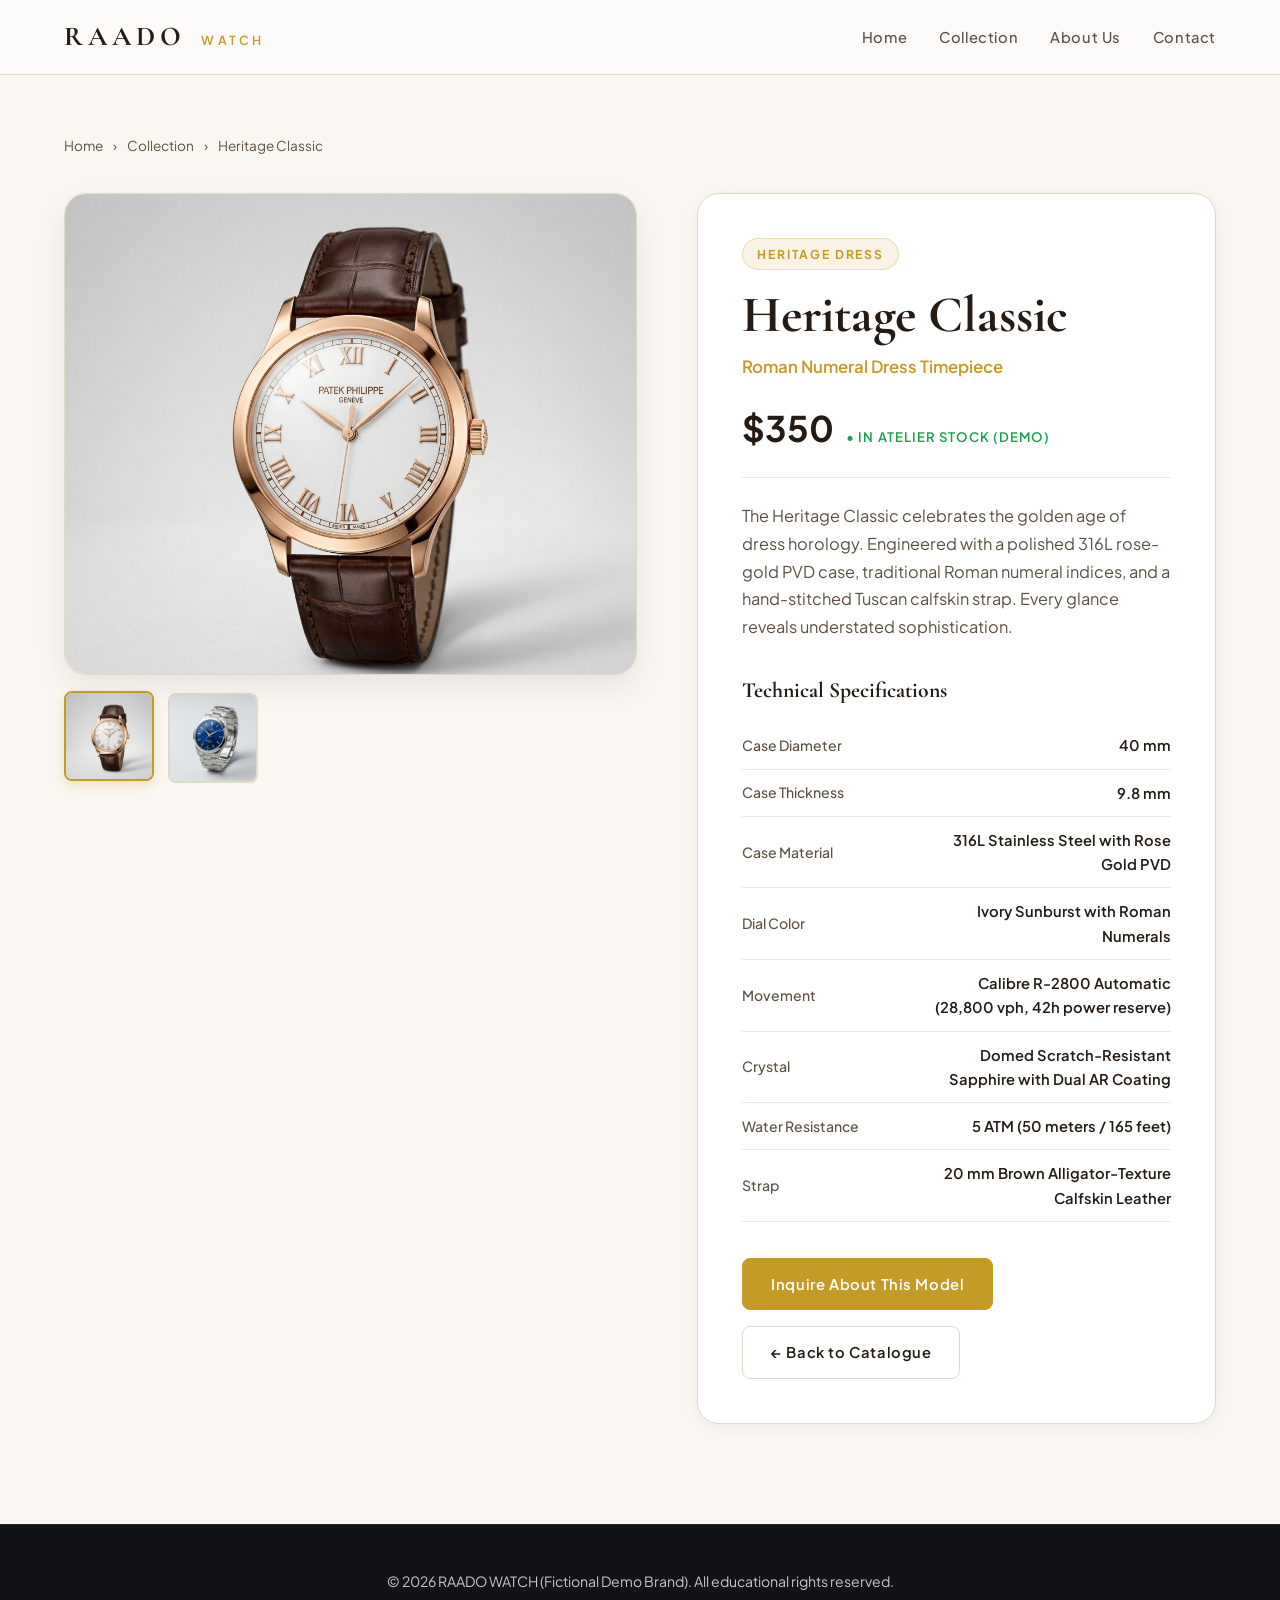
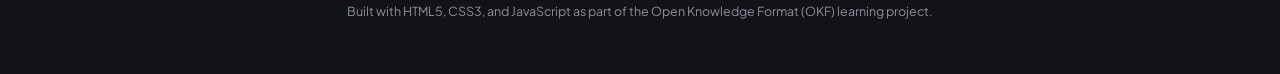
==== product.html @ b257e432 "Implement dynamic watch-specific themes, 5-model catalogue, and dynamic product page" ====
<!DOCTYPE html>
<html lang="en">
<head>
  <meta charset="UTF-8">
  <meta name="viewport" content="width=device-width, initial-scale=1.0">
  <title id="page-title">RAADO WATCH — Timepiece Details</title>
  <meta name="description" content="Detailed horological specifications and bespoke craftsmanship of RAADO WATCH timepieces.">
  <!-- Google Fonts -->
  <link rel="preconnect" href="https://fonts.googleapis.com">
  <link rel="preconnect" href="https://fonts.gstatic.com" crossorigin>
  <link href="https://fonts.googleapis.com/css2?family=Cormorant+Garamond:ital,wght@0,500;0,600;0,700;1,500&family=Plus+Jakarta+Sans:wght@400;500;600;700&display=swap" rel="stylesheet">
  <link rel="stylesheet" href="styles.css">
</head>
<body>

  <!-- Site Header -->
  <header class="site-header">
    <div class="container nav-container">
      <a href="index.html#hero" class="brand-logo" id="brand-logo">RAADO <span>WATCH</span></a>
      <button class="mobile-menu-toggle" id="mobile-menu-toggle" aria-label="Toggle navigation menu">
        <span class="bar"></span>
        <span class="bar"></span>
        <span class="bar"></span>
      </button>
      <nav class="nav-links" id="nav-links">
        <a href="index.html#hero" class="nav-link">Home</a>
        <a href="index.html#collection" class="nav-link">Collection</a>
        <a href="index.html#about" class="nav-link">About Us</a>
        <a href="index.html#contact" class="nav-link">Contact</a>
      </nav>
    </div>
  </header>

  <!-- Dynamic Product Detail Section -->
  <main class="product-page-section">
    <div class="container" id="product-container">
      <!-- Breadcrumb Navigation -->
      <nav class="breadcrumb-nav" aria-label="Breadcrumb">
        <a href="index.html">Home</a>
        <span>&rsaquo;</span>
        <a href="index.html#collection">Collection</a>
        <span>&rsaquo;</span>
        <span id="breadcrumb-current">Timepiece</span>
      </nav>

      <!-- Layout Populated by JavaScript -->
      <div class="product-detail-layout" id="product-layout">
        <!-- Gallery Column -->
        <div class="gallery-column">
          <div class="gallery-main-view">
            <img src="" alt="" class="gallery-main-img" id="detail-main-img" title="Click to view full screen">
          </div>
          <div class="gallery-thumbnails" id="gallery-thumbs">
            <!-- Populated dynamically -->
          </div>
        </div>

        <!-- Details Column -->
        <div class="product-detail-info">
          <span class="theme-pill-badge" id="detail-category-badge">Category</span>
          <h1 class="detail-title" id="detail-name">Watch Name</h1>
          <div class="detail-subtitle" id="detail-subtitle">Subtitle</div>

          <div class="detail-price-box">
            <span class="detail-price" id="detail-price">$000</span>
            <span class="detail-availability">&bull; In Atelier Stock (Demo)</span>
          </div>

          <p class="detail-description" id="detail-desc">
            Product narrative and horological summary.
          </p>

          <div class="specs-section">
            <h3>Technical Specifications</h3>
            <table class="specs-table" id="detail-specs-table">
              <tbody>
                <!-- Populated dynamically -->
              </tbody>
            </table>
          </div>

          <div class="detail-actions">
            <a href="index.html#contact" class="btn btn-primary" id="btn-inquire">Inquire About This Model</a>
            <a href="index.html#collection" class="btn btn-outline">&larr; Back to Catalogue</a>
          </div>
        </div>
      </div>

      <!-- Error State (If ID not found) -->
      <div class="product-error-card" id="product-error" style="display: none;">
        <h2>Timepiece Not Found</h2>
        <p>The requested watch model could not be located in our catalogue.</p>
        <a href="index.html#collection" class="btn btn-primary">&larr; Return to All Timepieces</a>
      </div>
    </div>
  </main>

  <!-- Footer -->
  <footer class="site-footer">
    <div class="container footer-content">
      <p>&copy; 2026 RAADO WATCH (Fictional Demo Brand). All educational rights reserved.</p>
      <p class="footer-note">Built with HTML5, CSS3, and JavaScript as part of the Open Knowledge Format (OKF) learning project.</p>
    </div>
  </footer>

  <!-- Full-Screen Image Lightbox -->
  <div class="image-lightbox-backdrop" id="image-lightbox" aria-hidden="true" role="dialog" aria-label="Watch Image Inspection">
    <div class="lightbox-content">
      <button class="lightbox-close-btn" id="lightbox-close-btn" aria-label="Close image view">&times;</button>
      <img src="" alt="" class="lightbox-img" id="lightbox-img">
      <div class="lightbox-caption" id="lightbox-caption"></div>
    </div>
  </div>

  <!-- Centralized Data & Product Page Controller -->
  <script src="products-data.js"></script>
  <script>
    document.addEventListener("DOMContentLoaded", () => {
      const catalog = window.WATCH_CATALOG || {};
      const params = new URLSearchParams(window.location.search);
      const watchId = params.get("id") || "classic"; // Defaults to classic if not specified
      const watch = catalog[watchId];

      const layout = document.getElementById("product-layout");
      const errorCard = document.getElementById("product-error");

      if (!watch) {
        if (layout) layout.style.display = "none";
        if (errorCard) errorCard.style.display = "block";
        document.title = "Timepiece Not Found — RAADO WATCH";
        return;
      }

      // Step 2 & 4: Dynamically apply the watch's specific theme to the HTML root
      document.documentElement.setAttribute("data-theme", watch.theme);
      document.body.setAttribute("data-theme", watch.theme);

      // Update Document Title & Breadcrumb
      document.title = `${watch.name} — RAADO WATCH`;
      const breadcrumb = document.getElementById("breadcrumb-current");
      if (breadcrumb) breadcrumb.textContent = watch.name;

      // Populate Headings & Details
      document.getElementById("detail-category-badge").textContent = watch.categoryLabel;
      document.getElementById("detail-name").textContent = watch.name;
      document.getElementById("detail-subtitle").textContent = watch.subtitle;
      document.getElementById("detail-price").textContent = watch.price;
      document.getElementById("detail-desc").textContent = watch.description;

      // Populate Main Gallery Image
      const mainImg = document.getElementById("detail-main-img");
      if (mainImg) {
        mainImg.src = watch.primaryImage;
        mainImg.alt = watch.name;
        mainImg.addEventListener("click", () => {
          openLightbox(mainImg.src, watch.name);
        });
      }

      // Populate Gallery Thumbnails
      const thumbsContainer = document.getElementById("gallery-thumbs");
      if (thumbsContainer && watch.gallery) {
        thumbsContainer.innerHTML = "";
        watch.gallery.forEach((imgUrl, idx) => {
          const thumbBtn = document.createElement("button");
          thumbBtn.className = `gallery-thumb-btn ${idx === 0 ? "is-active" : ""}`;
          thumbBtn.setAttribute("aria-label", `View photo ${idx + 1}`);
          thumbBtn.innerHTML = `<img src="${imgUrl}" alt="${watch.name} view ${idx + 1}">`;

          thumbBtn.addEventListener("click", () => {
            document.querySelectorAll(".gallery-thumb-btn").forEach(b => b.classList.remove("is-active"));
            thumbBtn.classList.add("is-active");

            // Fade transition on main image
            mainImg.style.opacity = "0.4";
            setTimeout(() => {
              mainImg.src = imgUrl;
              mainImg.style.opacity = "1";
            }, 180);
          });

          thumbsContainer.appendChild(thumbBtn);
        });
      }

      // Populate Specifications Table
      const specsTableBody = document.querySelector("#detail-specs-table tbody");
      if (specsTableBody && watch.specs) {
        specsTableBody.innerHTML = "";
        for (const [specKey, specVal] of Object.entries(watch.specs)) {
          const row = document.createElement("tr");
          row.innerHTML = `
            <th>${specKey}</th>
            <td>${specVal}</td>
          `;
          specsTableBody.appendChild(row);
        }
      }

      // Lightbox logic
      const lightbox = document.getElementById("image-lightbox");
      const lightboxImg = document.getElementById("lightbox-img");
      const lightboxCaption = document.getElementById("lightbox-caption");
      const closeBtn = document.getElementById("lightbox-close-btn");

      function openLightbox(src, caption) {
        lightboxImg.src = src;
        lightboxCaption.textContent = caption;
        lightbox.classList.add("is-open");
        lightbox.setAttribute("aria-hidden", "false");
        document.body.style.overflow = "hidden";
      }

      function closeLightbox() {
        lightbox.classList.remove("is-open");
        lightbox.setAttribute("aria-hidden", "true");
        document.body.style.overflow = "";
      }

      if (closeBtn) closeBtn.addEventListener("click", closeLightbox);
      if (lightbox) {
        lightbox.addEventListener("click", (e) => {
          if (e.target === lightbox) closeLightbox();
        });
      }
      document.addEventListener("keydown", (e) => {
        if (e.key === "Escape" && lightbox.classList.contains("is-open")) {
          closeLightbox();
        }
      });

      // Mobile Menu
      const mobileToggle = document.getElementById("mobile-menu-toggle");
      const navLinks = document.getElementById("nav-links");
      if (mobileToggle && navLinks) {
        mobileToggle.addEventListener("click", () => {
          navLinks.classList.toggle("is-active");
        });
      }
    });
  </script>
</body>
</html>
---- styles.css ----
/* ==========================================================================
   RAADO WATCH — Multi-Theme Horology Design System
   Dynamic Theme Tokens, Layout, and Animation Engine
   ========================================================================== */

/* --------------------------------------------------------------------------
   Default / Global Root Variables (Base Luxury Light Palette)
   -------------------------------------------------------------------------- */
:root {
  /* Default Theme Tokens */
  --theme-bg: #fcfbf9;
  --theme-bg-alt: #f4f2ee;
  --theme-surface: #ffffff;
  --theme-surface-hover: #faf9f6;
  --theme-border: #e6e2da;
  --theme-border-subtle: #eeece6;
  
  --theme-text-primary: #18191b;
  --theme-text-secondary: #5e636e;
  --theme-text-muted: #8d929d;

  --theme-accent: #b38e44;
  --theme-accent-hover: #9c7833;
  --theme-accent-soft: rgba(179, 142, 68, 0.12);
  --theme-accent-glow: rgba(179, 142, 68, 0.25);

  --theme-badge-bg: rgba(255, 255, 255, 0.92);
  --theme-badge-text: #18191b;

  --font-serif: 'Cormorant Garamond', Georgia, serif;
  --font-sans: 'Plus Jakarta Sans', -apple-system, BlinkMacSystemFont, "Segoe UI", Roboto, sans-serif;
  --font-active-heading: var(--font-serif);

  --container-max-width: 1200px;
  --radius-xs: 4px;
  --radius-sm: 8px;
  --radius-md: 14px;
  --radius-lg: 22px;
  --radius-full: 9999px;

  --shadow-subtle: 0 4px 18px rgba(18, 19, 22, 0.05);
  --shadow-medium: 0 12px 32px rgba(18, 19, 22, 0.08);
  --shadow-elevated: 0 24px 55px rgba(18, 19, 22, 0.12);

  --ease-luxury: cubic-bezier(0.16, 1, 0.3, 1);
  --transition-fast: 0.2s var(--ease-luxury);
  --transition-smooth: 0.4s var(--ease-luxury);
  --transition-theme: 0.5s var(--ease-luxury);
}

/* --------------------------------------------------------------------------
   1. Theme: Classic / Heritage (Warm Ivory, Champagne Gold, Mocha Brown)
   -------------------------------------------------------------------------- */
[data-theme="classic"] {
  --theme-bg: #faf7f2;
  --theme-bg-alt: #f1ede4;
  --theme-surface: #ffffff;
  --theme-surface-hover: #fcfbf8;
  --theme-border: #e2dac9;
  --theme-border-subtle: #eee8dc;

  --theme-text-primary: #241b14;
  --theme-text-secondary: #5e5043;
  --theme-text-muted: #8c7b6d;

  --theme-accent: #c59b27;
  --theme-accent-hover: #ab8318;
  --theme-accent-soft: rgba(197, 155, 39, 0.12);
  --theme-accent-glow: rgba(197, 155, 39, 0.25);

  --theme-badge-bg: #f5eedf;
  --theme-badge-text: #73540c;
  --font-active-heading: var(--font-serif);
}

/* --------------------------------------------------------------------------
   2. Theme: Sport / Chronograph (Carbon Black, Graphite, Racing Red)
   -------------------------------------------------------------------------- */
[data-theme="sport"] {
  --theme-bg: #101114;
  --theme-bg-alt: #16181e;
  --theme-surface: #1b1e25;
  --theme-surface-hover: #222630;
  --theme-border: rgba(255, 255, 255, 0.09);
  --theme-border-subtle: rgba(255, 255, 255, 0.05);

  --theme-text-primary: #f4f5f7;
  --theme-text-secondary: #9ea5b3;
  --theme-text-muted: #676e7d;

  --theme-accent: #e63946;
  --theme-accent-hover: #cc2936;
  --theme-accent-soft: rgba(230, 57, 70, 0.15);
  --theme-accent-glow: rgba(230, 57, 70, 0.35);

  --theme-badge-bg: rgba(230, 57, 70, 0.18);
  --theme-badge-text: #ff7582;
  --font-active-heading: var(--font-sans);
}

/* --------------------------------------------------------------------------
   3. Theme: Minimalist (Studio White, Frosted Silver, Slate Grey)
   -------------------------------------------------------------------------- */
[data-theme="minimalist"] {
  --theme-bg: #f8f9fa;
  --theme-bg-alt: #edf0f2;
  --theme-surface: #ffffff;
  --theme-surface-hover: #f3f5f7;
  --theme-border: #dde1e5;
  --theme-border-subtle: #e9ecef;

  --theme-text-primary: #1a202c;
  --theme-text-secondary: #4a5568;
  --theme-text-muted: #718096;

  --theme-accent: #3182ce;
  --theme-accent-hover: #2b6cb0;
  --theme-accent-soft: rgba(49, 130, 206, 0.1);
  --theme-accent-glow: rgba(49, 130, 206, 0.22);

  --theme-badge-bg: #e2e8f0;
  --theme-badge-text: #2d3748;
  --font-active-heading: var(--font-sans);
}

/* --------------------------------------------------------------------------
   4. Theme: Luxury Gold (Midnight Noir, 24K Yellow Gold, Champagne Shimmer)
   -------------------------------------------------------------------------- */
[data-theme="luxury-gold"] {
  --theme-bg: #09090b;
  --theme-bg-alt: #121216;
  --theme-surface: #18181f;
  --theme-surface-hover: #202029;
  --theme-border: rgba(212, 175, 55, 0.3);
  --theme-border-subtle: rgba(212, 175, 55, 0.15);

  --theme-text-primary: #faf2dc;
  --theme-text-secondary: #c9bf9e;
  --theme-text-muted: #857c60;

  --theme-accent: #d4af37;
  --theme-accent-hover: #b89324;
  --theme-accent-soft: rgba(212, 175, 55, 0.16);
  --theme-accent-glow: rgba(212, 175, 55, 0.4);

  --theme-badge-bg: rgba(212, 175, 55, 0.2);
  --theme-badge-text: #f7e19e;
  --font-active-heading: var(--font-serif);
}

/* --------------------------------------------------------------------------
   5. Theme: Diver / Adventure (Deep Ocean Blue, Electric Teal, Submarine)
   -------------------------------------------------------------------------- */
[data-theme="diver"] {
  --theme-bg: #06111d;
  --theme-bg-alt: #0a1b2d;
  --theme-surface: #0e243b;
  --theme-surface-hover: #132e4b;
  --theme-border: rgba(13, 148, 136, 0.3);
  --theme-border-subtle: rgba(13, 148, 136, 0.15);

  --theme-text-primary: #e0f2fe;
  --theme-text-secondary: #93c5fd;
  --theme-text-muted: #5b87ad;

  --theme-accent: #0d9488;
  --theme-accent-hover: #0f766e;
  --theme-accent-soft: rgba(13, 148, 136, 0.18);
  --theme-accent-glow: rgba(13, 148, 136, 0.38);

  --theme-badge-bg: rgba(13, 148, 136, 0.22);
  --theme-badge-text: #5eead4;
  --font-active-heading: var(--font-sans);
}

/* ==========================================================================
   Base Reset & Typography
   ========================================================================== */
*, *::before, *::after {
  box-sizing: border-box;
  margin: 0;
  padding: 0;
}

html {
  scroll-behavior: smooth;
  font-size: 16px;
}

body {
  font-family: var(--font-sans);
  background-color: var(--theme-bg);
  color: var(--theme-text-primary);
  line-height: 1.65;
  -webkit-font-smoothing: antialiased;
  transition: background-color var(--transition-theme), color var(--transition-theme);
  overflow-x: hidden;
}

img {
  max-width: 100%;
  display: block;
}

a {
  color: inherit;
  text-decoration: none;
}

button {
  font-family: inherit;
  cursor: pointer;
  border: none;
  background: none;
  color: inherit;
}

.container {
  width: 90%;
  max-width: var(--container-max-width);
  margin: 0 auto;
}

/* ==========================================================================
   Header & Navigation
   ========================================================================== */
.site-header {
  position: sticky;
  top: 0;
  z-index: 100;
  background-color: rgba(252, 251, 249, 0.94);
  backdrop-filter: blur(14px);
  -webkit-backdrop-filter: blur(14px);
  border-bottom: 1px solid var(--theme-border);
  transition: all var(--transition-fast);
}

body[data-theme="sport"] .site-header,
body[data-theme="luxury-gold"] .site-header,
body[data-theme="diver"] .site-header {
  background-color: rgba(10, 12, 16, 0.92);
}

.nav-container {
  display: flex;
  align-items: center;
  justify-content: space-between;
  height: 74px;
}

.brand-logo {
  font-family: var(--font-serif);
  font-size: 1.7rem;
  font-weight: 700;
  letter-spacing: 0.18em;
  color: var(--theme-text-primary);
  text-transform: uppercase;
}

.brand-logo span {
  font-family: var(--font-sans);
  font-size: 0.78rem;
  letter-spacing: 0.25em;
  font-weight: 600;
  color: var(--theme-accent);
  margin-left: 5px;
}

.nav-links {
  display: flex;
  gap: 32px;
  align-items: center;
}

.nav-link {
  font-size: 0.92rem;
  font-weight: 500;
  color: var(--theme-text-secondary);
  letter-spacing: 0.04em;
  transition: color var(--transition-fast);
  position: relative;
  padding: 4px 0;
}

.nav-link:hover,
.nav-link.active {
  color: var(--theme-text-primary);
}

.nav-link::after {
  content: '';
  position: absolute;
  left: 0;
  bottom: 0;
  width: 0%;
  height: 2px;
  background-color: var(--theme-accent);
  transition: width var(--transition-fast);
}

.nav-link:hover::after,
.nav-link.active::after {
  width: 100%;
}

.mobile-menu-toggle {
  display: none;
  flex-direction: column;
  justify-content: space-between;
  width: 28px;
  height: 20px;
  padding: 0;
}

.mobile-menu-toggle .bar {
  display: block;
  width: 100%;
  height: 2px;
  background-color: var(--theme-text-primary);
  transition: all var(--transition-fast);
}

/* ==========================================================================
   Hero Section
   ========================================================================== */
.hero-section {
  position: relative;
  padding: 80px 0 100px;
  overflow: hidden;
  background: linear-gradient(180deg, var(--theme-bg) 0%, var(--theme-bg-alt) 100%);
  transition: background var(--transition-theme);
}

.hero-video-wrapper {
  position: absolute;
  inset: 0;
  z-index: 1;
  pointer-events: none;
  overflow: hidden;
}

.hero-bg-video {
  width: 100%;
  height: 100%;
  object-fit: cover;
  opacity: 0.25;
  filter: contrast(1.15) brightness(0.95);
}

.hero-video-overlay {
  position: absolute;
  inset: 0;
  background: radial-gradient(circle at 65% 50%, rgba(250, 248, 245, 0.6) 0%, rgba(250, 248, 245, 0.92) 75%, var(--theme-bg) 100%);
}

body[data-theme="sport"] .hero-video-overlay,
body[data-theme="luxury-gold"] .hero-video-overlay,
body[data-theme="diver"] .hero-video-overlay {
  background: radial-gradient(circle at 65% 50%, rgba(6, 9, 14, 0.45) 0%, rgba(6, 9, 14, 0.88) 75%, var(--theme-bg) 100%);
}

.hero-grid {
  display: grid;
  grid-template-columns: 1.15fr 0.85fr;
  gap: 60px;
  align-items: center;
  position: relative;
  z-index: 2;
}

.hero-badge {
  display: inline-block;
  padding: 6px 14px;
  background-color: var(--theme-accent-soft);
  color: var(--theme-accent);
  font-size: 0.78rem;
  font-weight: 600;
  text-transform: uppercase;
  letter-spacing: 0.15em;
  border-radius: var(--radius-full);
  margin-bottom: 20px;
  border: 1px solid var(--theme-accent-glow);
}

.hero-headline {
  font-family: var(--font-active-heading);
  font-size: clamp(2.8rem, 5vw, 4.2rem);
  line-height: 1.12;
  font-weight: 700;
  color: var(--theme-text-primary);
  margin-bottom: 22px;
  letter-spacing: -0.02em;
}

.hero-headline span {
  color: var(--theme-accent);
  font-style: italic;
}

.hero-intro {
  font-size: 1.12rem;
  color: var(--theme-text-secondary);
  margin-bottom: 34px;
  line-height: 1.7;
  max-width: 500px;
}

.hero-actions {
  display: flex;
  gap: 16px;
  align-items: center;
  flex-wrap: wrap;
}

.hero-image-wrapper {
  display: flex;
  justify-content: center;
  position: relative;
}

.image-frame {
  position: relative;
  width: 100%;
  max-width: 460px;
  border-radius: var(--radius-lg);
  overflow: hidden;
  box-shadow: var(--shadow-elevated);
  background: var(--theme-surface);
  border: 1px solid var(--theme-border);
  transition: transform var(--transition-smooth), box-shadow var(--transition-smooth);
  cursor: pointer;
}

.image-frame:hover {
  transform: translateY(-6px);
  box-shadow: 0 28px 60px rgba(0, 0, 0, 0.2);
}

.hero-img {
  width: 100%;
  height: 460px;
  object-fit: cover;
  transition: transform 0.6s var(--ease-luxury);
}

.image-frame:hover .hero-img {
  transform: scale(1.04);
}

/* ==========================================================================
   Buttons
   ========================================================================== */
.btn {
  display: inline-flex;
  align-items: center;
  justify-content: center;
  gap: 8px;
  padding: 13px 28px;
  font-size: 0.92rem;
  font-weight: 600;
  border-radius: var(--radius-sm);
  transition: all var(--transition-fast);
  letter-spacing: 0.04em;
}

.btn-primary {
  background-color: var(--theme-accent);
  color: #ffffff;
  border: 1px solid var(--theme-accent);
}

body[data-theme="luxury-gold"] .btn-primary {
  color: #0a0a0c;
}

.btn-primary:hover {
  background-color: var(--theme-accent-hover);
  border-color: var(--theme-accent-hover);
  box-shadow: 0 8px 24px var(--theme-accent-glow);
  transform: translateY(-2px);
}

.btn-outline {
  background-color: transparent;
  color: var(--theme-text-primary);
  border: 1px solid var(--theme-border);
}

.btn-outline:hover {
  border-color: var(--theme-text-primary);
  background-color: var(--theme-surface);
  transform: translateY(-2px);
}

.btn-small {
  padding: 8px 18px;
  font-size: 0.85rem;
  border-radius: var(--radius-sm);
  font-weight: 600;
  border: 1px solid var(--theme-border);
  background-color: var(--theme-surface);
  color: var(--theme-text-primary);
}

.btn-small:hover {
  background-color: var(--theme-accent);
  color: #ffffff;
  border-color: var(--theme-accent);
  transform: translateY(-1px);
}

/* ==========================================================================
   Catalogue Section & Filter System (Step 3)
   ========================================================================== */
.collection-section {
  padding: 100px 0 110px;
  background-color: var(--theme-bg);
  position: relative;
  transition: background-color var(--transition-theme);
}

.section-header {
  text-align: center;
  max-width: 680px;
  margin: 0 auto 46px;
}

.section-subtitle {
  display: block;
  text-transform: uppercase;
  font-size: 0.78rem;
  letter-spacing: 0.2em;
  font-weight: 600;
  color: var(--theme-accent);
  margin-bottom: 10px;
}

.section-title {
  font-family: var(--font-active-heading);
  font-size: clamp(2.2rem, 4vw, 3rem);
  font-weight: 700;
  color: var(--theme-text-primary);
  margin-bottom: 14px;
  letter-spacing: -0.01em;
}

.section-description {
  color: var(--theme-text-secondary);
  font-size: 1.05rem;
}

/* Category Filter Bar */
.catalogue-filters {
  display: flex;
  justify-content: center;
  gap: 12px;
  margin-bottom: 48px;
  flex-wrap: wrap;
}

.filter-btn {
  padding: 9px 20px;
  font-size: 0.85rem;
  font-weight: 600;
  letter-spacing: 0.05em;
  border-radius: var(--radius-full);
  background: var(--theme-surface);
  border: 1px solid var(--theme-border);
  color: var(--theme-text-secondary);
  transition: all var(--transition-fast);
}

.filter-btn:hover,
.filter-btn.is-active {
  background: var(--theme-accent);
  color: #ffffff;
  border-color: var(--theme-accent);
  box-shadow: 0 4px 16px var(--theme-accent-glow);
  transform: translateY(-1px);
}

body[data-theme="luxury-gold"] .filter-btn:hover,
body[data-theme="luxury-gold"] .filter-btn.is-active {
  color: #0a0a0c;
}

/* Product Grid (Responsive for 5 watches) */
.product-grid {
  display: grid;
  grid-template-columns: repeat(3, 1fr);
  gap: 32px;
}

.product-card {
  background: var(--theme-surface);
  border: 1px solid var(--theme-border-subtle);
  border-radius: var(--radius-md);
  overflow: hidden;
  box-shadow: var(--shadow-subtle);
  transition: transform var(--transition-smooth), box-shadow var(--transition-smooth), border-color var(--transition-smooth);
  display: flex;
  flex-direction: column;
  position: relative;
}

.product-card:hover {
  transform: translateY(-8px);
  box-shadow: var(--shadow-medium);
  border-color: var(--theme-accent);
}

.product-image-container {
  position: relative;
  background-color: var(--theme-bg-alt);
  overflow: hidden;
  height: 300px;
  cursor: pointer;
}

.product-image {
  width: 100%;
  height: 100%;
  object-fit: cover;
  transition: transform 0.6s var(--ease-luxury);
}

.product-card:hover .product-image {
  transform: scale(1.06);
}

.product-tag {
  position: absolute;
  top: 14px;
  left: 14px;
  background-color: var(--theme-badge-bg);
  backdrop-filter: blur(6px);
  font-size: 0.72rem;
  font-weight: 600;
  text-transform: uppercase;
  letter-spacing: 0.08em;
  padding: 4px 12px;
  border-radius: var(--radius-xs);
  color: var(--theme-badge-text);
  border: 1px solid var(--theme-border-subtle);
  z-index: 2;
}

.product-info {
  padding: 24px;
  display: flex;
  flex-direction: column;
  flex-grow: 1;
}

.product-category-tag {
  font-size: 0.72rem;
  text-transform: uppercase;
  letter-spacing: 0.12em;
  color: var(--theme-accent);
  font-weight: 600;
  margin-bottom: 4px;
}

.product-name {
  font-family: var(--font-active-heading);
  font-size: 1.5rem;
  font-weight: 600;
  color: var(--theme-text-primary);
  margin-bottom: 8px;
}

.product-snippet {
  font-size: 0.9rem;
  color: var(--theme-text-secondary);
  line-height: 1.55;
  margin-bottom: 22px;
  flex-grow: 1;
}

.product-bottom {
  display: flex;
  align-items: center;
  justify-content: space-between;
  border-top: 1px solid var(--theme-border-subtle);
  padding-top: 16px;
  gap: 10px;
}

.product-price {
  font-size: 1.3rem;
  font-weight: 700;
  color: var(--theme-text-primary);
}

.product-actions-wrap {
  display: flex;
  gap: 8px;
}

/* ==========================================================================
   Product Detail Page Styles (Step 4 — product.html)
   ========================================================================== */
.product-page-section {
  padding: 60px 0 100px;
  background-color: var(--theme-bg);
  min-height: 85vh;
  transition: background-color var(--transition-theme);
}

.breadcrumb-nav {
  display: flex;
  align-items: center;
  gap: 10px;
  font-size: 0.85rem;
  color: var(--theme-text-secondary);
  margin-bottom: 36px;
}

.breadcrumb-nav a {
  transition: color var(--transition-fast);
}

.breadcrumb-nav a:hover {
  color: var(--theme-accent);
}

.product-detail-layout {
  display: grid;
  grid-template-columns: 1.05fr 0.95fr;
  gap: 60px;
  align-items: start;
}

/* Product Gallery */
.gallery-column {
  position: sticky;
  top: 100px;
}

.gallery-main-view {
  position: relative;
  background-color: var(--theme-surface);
  border: 1px solid var(--theme-border);
  border-radius: var(--radius-lg);
  overflow: hidden;
  box-shadow: var(--shadow-medium);
  margin-bottom: 18px;
}

.gallery-main-img {
  width: 100%;
  height: 480px;
  object-fit: cover;
  transition: transform 0.5s var(--ease-luxury), opacity 0.3s ease;
  cursor: zoom-in;
}

.gallery-main-img:hover {
  transform: scale(1.03);
}

.gallery-thumbnails {
  display: flex;
  gap: 14px;
}

.gallery-thumb-btn {
  width: 90px;
  height: 90px;
  border-radius: var(--radius-sm);
  overflow: hidden;
  border: 2px solid var(--theme-border);
  background: var(--theme-surface);
  cursor: pointer;
  padding: 0;
  transition: all var(--transition-fast);
}

.gallery-thumb-btn img {
  width: 100%;
  height: 100%;
  object-fit: cover;
}

.gallery-thumb-btn:hover,
.gallery-thumb-btn.is-active {
  border-color: var(--theme-accent);
  box-shadow: 0 4px 12px var(--theme-accent-glow);
  transform: translateY(-2px);
}

/* Product Info Sheet */
.product-detail-info {
  background: var(--theme-surface);
  border: 1px solid var(--theme-border);
  border-radius: var(--radius-lg);
  padding: 44px;
  box-shadow: var(--shadow-subtle);
}

.theme-pill-badge {
  display: inline-block;
  padding: 5px 14px;
  border-radius: var(--radius-full);
  background: var(--theme-accent-soft);
  color: var(--theme-accent);
  font-size: 0.76rem;
  font-weight: 700;
  text-transform: uppercase;
  letter-spacing: 0.15em;
  margin-bottom: 16px;
  border: 1px solid var(--theme-accent-glow);
}

.detail-title {
  font-family: var(--font-active-heading);
  font-size: clamp(2.4rem, 4vw, 3.2rem);
  font-weight: 700;
  color: var(--theme-text-primary);
  line-height: 1.15;
  margin-bottom: 8px;
}

.detail-subtitle {
  font-size: 1.05rem;
  color: var(--theme-accent);
  font-weight: 600;
  margin-bottom: 18px;
}

.detail-price-box {
  display: flex;
  align-items: baseline;
  gap: 12px;
  margin-bottom: 24px;
  padding-bottom: 20px;
  border-bottom: 1px solid var(--theme-border-subtle);
}

.detail-price {
  font-size: 2.2rem;
  font-weight: 700;
  color: var(--theme-text-primary);
}

.detail-availability {
  font-size: 0.82rem;
  font-weight: 600;
  color: #16a34a;
  text-transform: uppercase;
  letter-spacing: 0.08em;
}

.detail-description {
  font-size: 1.02rem;
  color: var(--theme-text-secondary);
  line-height: 1.7;
  margin-bottom: 32px;
}

/* Specifications Table */
.specs-section h3 {
  font-family: var(--font-active-heading);
  font-size: 1.35rem;
  color: var(--theme-text-primary);
  margin-bottom: 14px;
}

.specs-table {
  width: 100%;
  border-collapse: collapse;
  margin-bottom: 36px;
}

.specs-table tr {
  border-bottom: 1px solid var(--theme-border-subtle);
}

.specs-table th {
  text-align: left;
  padding: 11px 0;
  font-size: 0.88rem;
  font-weight: 500;
  color: var(--theme-text-secondary);
  width: 42%;
}

.specs-table td {
  text-align: right;
  padding: 11px 0;
  font-size: 0.92rem;
  font-weight: 600;
  color: var(--theme-text-primary);
}

.detail-actions {
  display: flex;
  gap: 16px;
  flex-wrap: wrap;
}

/* Error fallback card */
.product-error-card {
  text-align: center;
  max-width: 540px;
  margin: 60px auto;
  padding: 48px;
  background: var(--theme-surface);
  border: 1px solid var(--theme-border);
  border-radius: var(--radius-md);
  box-shadow: var(--shadow-medium);
}

.product-error-card h2 {
  font-family: var(--font-serif);
  font-size: 2rem;
  color: var(--theme-text-primary);
  margin-bottom: 12px;
}

.product-error-card p {
  color: var(--theme-text-secondary);
  margin-bottom: 24px;
}

/* ==========================================================================
   About Us Section
   ========================================================================== */
.about-section {
  padding: 95px 0;
  background-color: var(--theme-bg-alt);
  border-top: 1px solid var(--theme-border);
  border-bottom: 1px solid var(--theme-border);
  transition: background-color var(--transition-theme);
}

.about-grid {
  display: grid;
  grid-template-columns: 1.1fr 0.9fr;
  gap: 60px;
  align-items: center;
}

.about-text p {
  color: var(--theme-text-secondary);
  margin-bottom: 18px;
  font-size: 1.02rem;
  line-height: 1.7;
}

.about-highlights {
  display: grid;
  grid-template-columns: 1fr 1fr;
  gap: 20px;
  margin-top: 30px;
}

.highlight-item {
  background: var(--theme-surface);
  padding: 20px;
  border-radius: var(--radius-sm);
  border: 1px solid var(--theme-border-subtle);
}

.highlight-item h4 {
  font-size: 1rem;
  font-weight: 600;
  color: var(--theme-text-primary);
  margin-bottom: 6px;
}

.highlight-item p {
  font-size: 0.85rem;
  color: var(--theme-text-secondary);
  margin-bottom: 0;
}

.about-card {
  background: var(--theme-surface);
  border: 1px solid var(--theme-border);
  border-radius: var(--radius-lg);
  padding: 48px;
  box-shadow: var(--shadow-subtle);
  display: flex;
  align-items: center;
  justify-content: center;
}

.quote-box {
  border-left: 3px solid var(--theme-accent);
  padding-left: 24px;
}

.quote-text {
  font-family: var(--font-serif);
  font-size: 1.6rem;
  font-style: italic;
  line-height: 1.45;
  color: var(--theme-text-primary);
  margin-bottom: 14px;
}

.quote-author {
  font-size: 0.85rem;
  text-transform: uppercase;
  letter-spacing: 0.12em;
  color: var(--theme-accent);
  font-weight: 600;
}

/* ==========================================================================
   Contact Section & Disclaimer Banner
   ========================================================================== */
.contact-section {
  padding: 95px 0;
  background-color: var(--theme-bg);
  transition: background-color var(--transition-theme);
}

.contact-container {
  max-width: 860px;
}

.disclaimer-banner {
  background-color: var(--theme-accent-soft);
  border: 1px solid var(--theme-accent-glow);
  color: var(--theme-text-primary);
  padding: 16px 22px;
  border-radius: var(--radius-sm);
  margin-bottom: 34px;
  font-size: 0.92rem;
  line-height: 1.55;
}

.contact-card {
  background: var(--theme-surface);
  border: 1px solid var(--theme-border);
  border-radius: var(--radius-md);
  padding: 40px;
  box-shadow: var(--shadow-subtle);
  display: grid;
  grid-template-columns: 1fr 1.25fr;
  gap: 40px;
}

.contact-item {
  margin-bottom: 24px;
}

.contact-label {
  display: block;
  font-size: 0.78rem;
  text-transform: uppercase;
  letter-spacing: 0.1em;
  font-weight: 600;
  color: var(--theme-text-muted);
  margin-bottom: 4px;
}

.contact-value {
  display: block;
  font-size: 1.05rem;
  font-weight: 600;
  color: var(--theme-text-primary);
}

.contact-subtext {
  display: block;
  font-size: 0.8rem;
  color: var(--theme-text-secondary);
  margin-top: 3px;
  font-style: italic;
}

.demo-contact-form .form-group {
  margin-bottom: 18px;
}

.demo-contact-form label {
  display: block;
  font-size: 0.84rem;
  font-weight: 600;
  color: var(--theme-text-primary);
  margin-bottom: 6px;
}

.demo-contact-form input,
.demo-contact-form textarea {
  width: 100%;
  padding: 11px 14px;
  border: 1px solid var(--theme-border);
  border-radius: var(--radius-sm);
  font-family: inherit;
  font-size: 0.92rem;
  color: var(--theme-text-primary);
  background-color: var(--theme-bg);
  transition: border-color var(--transition-fast), background-color var(--transition-fast);
}

.demo-contact-form input:focus,
.demo-contact-form textarea:focus {
  outline: none;
  border-color: var(--theme-accent);
  background-color: var(--theme-surface);
}

.form-status {
  font-size: 0.88rem;
  margin-top: 12px;
  color: var(--theme-accent);
  font-weight: 500;
}

/* ==========================================================================
   Footer
   ========================================================================== */
.site-footer {
  background-color: #121316;
  color: #c4c7cf;
  padding: 45px 0;
  border-top: 1px solid #23252a;
  text-align: center;
  font-size: 0.88rem;
}

.footer-content p {
  margin-bottom: 8px;
}

.footer-note {
  font-size: 0.78rem;
  color: #8c909b;
}

/* ==========================================================================
   Modals & Lightbox
   ========================================================================== */
.modal-backdrop,
.image-lightbox-backdrop {
  position: fixed;
  inset: 0;
  background: rgba(14, 16, 20, 0.7);
  backdrop-filter: blur(8px);
  -webkit-backdrop-filter: blur(8px);
  display: flex;
  align-items: center;
  justify-content: center;
  padding: 20px;
  z-index: 1000;
  opacity: 0;
  pointer-events: none;
  transition: opacity var(--transition-fast);
}

.modal-backdrop.is-open,
.image-lightbox-backdrop.is-open {
  opacity: 1;
  pointer-events: auto;
}

.modal-card {
  background: var(--theme-surface);
  border: 1px solid var(--theme-border);
  border-radius: var(--radius-md);
  width: 100%;
  max-width: 580px;
  position: relative;
  box-shadow: var(--shadow-elevated);
  transform: translateY(20px);
  transition: transform var(--transition-smooth);
  overflow: hidden;
  max-height: 90vh;
  overflow-y: auto;
}

.modal-backdrop.is-open .modal-card {
  transform: translateY(0);
}

.modal-close-btn,
.lightbox-close-btn {
  position: absolute;
  top: 16px;
  right: 18px;
  font-size: 1.8rem;
  line-height: 1;
  color: var(--theme-text-muted);
  transition: color var(--transition-fast);
  z-index: 10;
}

.modal-close-btn:hover,
.lightbox-close-btn:hover {
  color: var(--theme-text-primary);
}

.modal-body {
  padding: 32px;
}

.modal-product-header {
  display: flex;
  gap: 24px;
  margin-bottom: 20px;
}

.modal-thumb {
  width: 120px;
  height: 120px;
  object-fit: cover;
  border-radius: var(--radius-sm);
  border: 1px solid var(--theme-border);
}

.modal-title-area h3 {
  font-family: var(--font-active-heading);
  font-size: 1.8rem;
  color: var(--theme-text-primary);
}

.modal-price {
  font-size: 1.4rem;
  font-weight: 700;
  color: var(--theme-accent);
  margin-top: 4px;
}

.modal-spec-list {
  list-style: none;
  margin: 20px 0;
  border-top: 1px solid var(--theme-border-subtle);
  border-bottom: 1px solid var(--theme-border-subtle);
  padding: 16px 0;
}

.modal-spec-list li {
  display: flex;
  justify-content: space-between;
  padding: 6px 0;
  font-size: 0.9rem;
}

.spec-name {
  color: var(--theme-text-secondary);
}

.spec-val {
  font-weight: 600;
  color: var(--theme-text-primary);
}

/* Lightbox Content */
.lightbox-content {
  position: relative;
  max-width: 820px;
  max-height: 90vh;
  display: flex;
  flex-direction: column;
  align-items: center;
}

.lightbox-img {
  max-width: 100%;
  max-height: 75vh;
  object-fit: contain;
  border-radius: var(--radius-md);
  box-shadow: 0 25px 60px rgba(0, 0, 0, 0.5);
  border: 1px solid rgba(255, 255, 255, 0.2);
}

.lightbox-caption {
  margin-top: 14px;
  color: #ffffff;
  font-size: 0.95rem;
  letter-spacing: 0.05em;
  font-weight: 500;
}

/* ==========================================================================
   Responsive Breakpoints
   ========================================================================== */
@media (max-width: 960px) {
  .hero-grid {
    grid-template-columns: 1fr;
    text-align: center;
    gap: 40px;
  }

  .hero-intro {
    margin-left: auto;
    margin-right: auto;
  }

  .hero-actions {
    justify-content: center;
  }

  .product-grid {
    grid-template-columns: 1fr 1fr;
  }

  .product-detail-layout {
    grid-template-columns: 1fr;
    gap: 40px;
  }

  .gallery-column {
    position: static;
  }

  .about-grid {
    grid-template-columns: 1fr;
  }

  .contact-card {
    grid-template-columns: 1fr;
    gap: 30px;
  }
}

@media (max-width: 640px) {
  .hero-headline {
    font-size: 2.3rem;
  }

  .product-grid {
    grid-template-columns: 1fr;
  }

  .nav-links {
    position: fixed;
    top: 74px;
    left: 0;
    right: 0;
    background-color: var(--theme-surface);
    flex-direction: column;
    padding: 24px;
    border-bottom: 1px solid var(--theme-border);
    display: none;
    box-shadow: var(--shadow-medium);
  }

  .nav-links.is-active {
    display: flex;
  }

  .mobile-menu-toggle {
    display: flex;
  }

  .about-highlights {
    grid-template-columns: 1fr;
  }

  .product-detail-info {
    padding: 24px;
  }
}
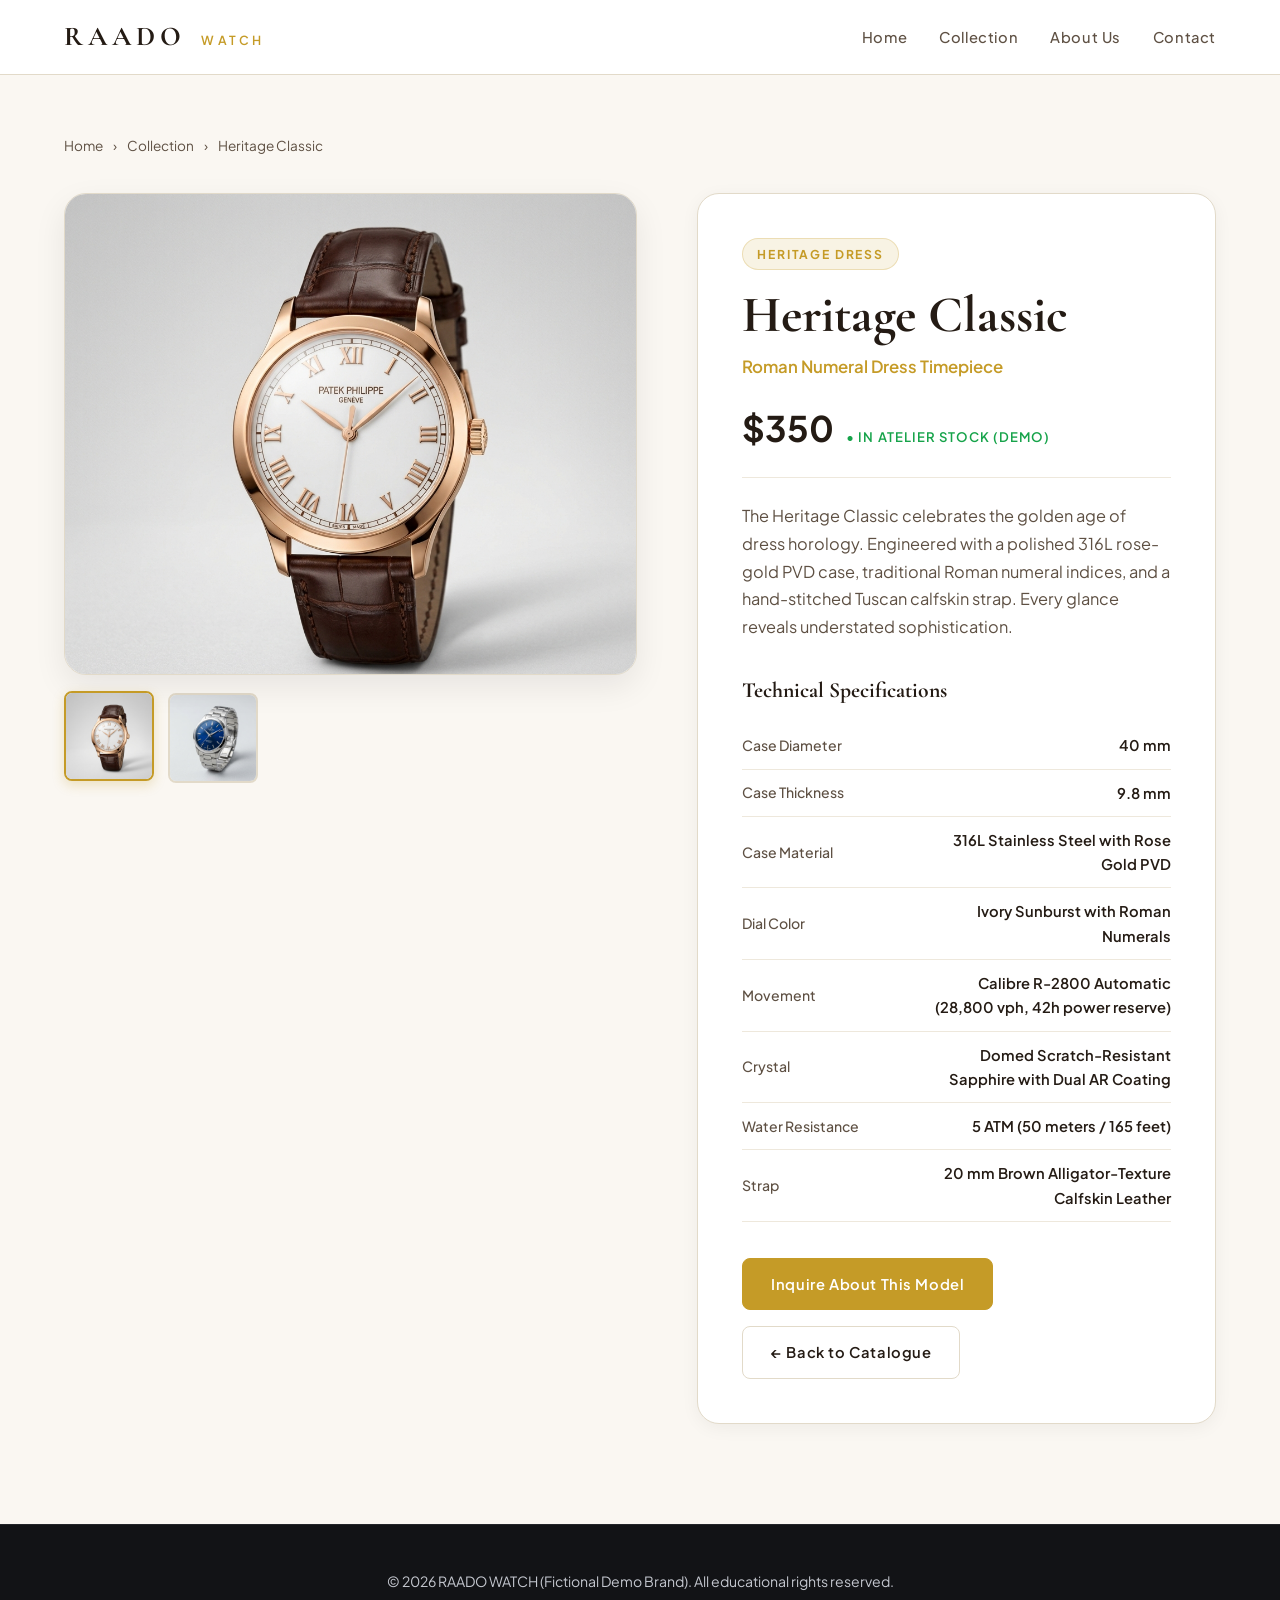
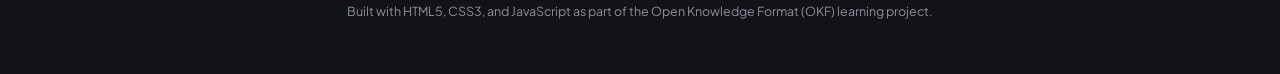
==== commit 76997f7b: "Complete Step 5-8: Advanced GSAP animations, accessibility, and real interactions" ====
--- a/product.html
+++ b/product.html
@@ -112,13 +112,14 @@
     </div>
   </div>
 
-  <!-- Centralized Data & Product Page Controller -->
+  <!-- Local Animation Library & Centralized Data -->
+  <script src="assets/js/gsap.min.js"></script>
   <script src="products-data.js"></script>
   <script>
     document.addEventListener("DOMContentLoaded", () => {
       const catalog = window.WATCH_CATALOG || {};
       const params = new URLSearchParams(window.location.search);
-      const watchId = params.get("id") || "classic"; // Defaults to classic if not specified
+      const watchId = params.get("id") || "classic";
       const watch = catalog[watchId];
 
       const layout = document.getElementById("product-layout");
@@ -237,6 +238,24 @@
           navLinks.classList.toggle("is-active");
         });
       }
+
+      // GSAP Entrance Animations
+      const prefersReducedMotion = window.matchMedia("(prefers-reduced-motion: reduce)").matches;
+      if (typeof gsap !== "undefined" && !prefersReducedMotion) {
+        gsap.from(".gallery-column", {
+          x: -30,
+          opacity: 0,
+          duration: 0.9,
+          ease: "power2.out"
+        });
+        gsap.from(".product-detail-info", {
+          x: 30,
+          opacity: 0,
+          duration: 0.9,
+          ease: "power2.out",
+          delay: 0.1
+        });
+      }
     });
   </script>
 </body>
--- a/styles.css
+++ b/styles.css
@@ -45,7 +45,7 @@
   --ease-luxury: cubic-bezier(0.16, 1, 0.3, 1);
   --transition-fast: 0.2s var(--ease-luxury);
   --transition-smooth: 0.4s var(--ease-luxury);
-  --transition-theme: 0.5s var(--ease-luxury);
+  --transition-theme: 0.45s var(--ease-luxury);
 }
 
 /* --------------------------------------------------------------------------
@@ -81,7 +81,7 @@
   --theme-bg-alt: #16181e;
   --theme-surface: #1b1e25;
   --theme-surface-hover: #222630;
-  --theme-border: rgba(255, 255, 255, 0.09);
+  --theme-border: rgba(255, 255, 255, 0.1);
   --theme-border-subtle: rgba(255, 255, 255, 0.05);
 
   --theme-text-primary: #f4f5f7;
@@ -174,7 +174,7 @@
 }
 
 /* ==========================================================================
-   Base Reset & Typography
+   Base Reset, Layout & Accessibility
    ========================================================================== */
 *, *::before, *::after {
   box-sizing: border-box;
@@ -185,6 +185,7 @@
 html {
   scroll-behavior: smooth;
   font-size: 16px;
+  overflow-x: hidden;
 }
 
 body {
@@ -193,8 +194,10 @@
   color: var(--theme-text-primary);
   line-height: 1.65;
   -webkit-font-smoothing: antialiased;
+  -moz-osx-font-smoothing: grayscale;
   transition: background-color var(--transition-theme), color var(--transition-theme);
   overflow-x: hidden;
+  position: relative;
 }
 
 img {
@@ -213,6 +216,15 @@
   border: none;
   background: none;
   color: inherit;
+}
+
+/* Visible Keyboard Focus States for WCAG 2.1 Compliance */
+a:focus-visible,
+button:focus-visible,
+input:focus-visible,
+textarea:focus-visible {
+  outline: 2px solid var(--theme-accent);
+  outline-offset: 3px;
 }
 
 .container {
@@ -228,17 +240,31 @@
   position: sticky;
   top: 0;
   z-index: 100;
-  background-color: rgba(252, 251, 249, 0.94);
+  background-color: var(--theme-surface);
+  border-bottom: 1px solid var(--theme-border);
+  transition: all var(--transition-fast);
+}
+
+.site-header.is-scrolled {
+  background-color: rgba(255, 255, 255, 0.92);
   backdrop-filter: blur(14px);
   -webkit-backdrop-filter: blur(14px);
-  border-bottom: 1px solid var(--theme-border);
-  transition: all var(--transition-fast);
+  box-shadow: 0 8px 24px rgba(0, 0, 0, 0.06);
 }
 
 body[data-theme="sport"] .site-header,
 body[data-theme="luxury-gold"] .site-header,
 body[data-theme="diver"] .site-header {
-  background-color: rgba(10, 12, 16, 0.92);
+  background-color: var(--theme-surface);
+}
+
+body[data-theme="sport"] .site-header.is-scrolled,
+body[data-theme="luxury-gold"] .site-header.is-scrolled,
+body[data-theme="diver"] .site-header.is-scrolled {
+  background-color: rgba(14, 18, 24, 0.92);
+  backdrop-filter: blur(14px);
+  -webkit-backdrop-filter: blur(14px);
+  box-shadow: 0 8px 24px rgba(0, 0, 0, 0.4);
 }
 
 .nav-container {
@@ -255,6 +281,11 @@
   letter-spacing: 0.18em;
   color: var(--theme-text-primary);
   text-transform: uppercase;
+  transition: transform var(--transition-fast);
+}
+
+.brand-logo:hover {
+  transform: translateY(-1px);
 }
 
 .brand-logo span {
@@ -321,11 +352,11 @@
 }
 
 /* ==========================================================================
-   Hero Section
+   Hero Section with Cinematic GSAP Hooks
    ========================================================================== */
 .hero-section {
   position: relative;
-  padding: 80px 0 100px;
+  padding: 85px 0 105px;
   overflow: hidden;
   background: linear-gradient(180deg, var(--theme-bg) 0%, var(--theme-bg-alt) 100%);
   transition: background var(--transition-theme);
@@ -392,6 +423,11 @@
   letter-spacing: -0.02em;
 }
 
+.headline-reveal-word {
+  display: inline-block;
+  overflow: hidden;
+}
+
 .hero-headline span {
   color: var(--theme-accent);
   font-style: italic;
@@ -416,6 +452,7 @@
   display: flex;
   justify-content: center;
   position: relative;
+  perspective: 1000px;
 }
 
 .image-frame {
@@ -429,6 +466,8 @@
   border: 1px solid var(--theme-border);
   transition: transform var(--transition-smooth), box-shadow var(--transition-smooth);
   cursor: pointer;
+  transform-style: preserve-3d;
+  will-change: transform;
 }
 
 .image-frame:hover {
@@ -463,6 +502,10 @@
   letter-spacing: 0.04em;
 }
 
+.btn:active {
+  transform: scale(0.98);
+}
+
 .btn-primary {
   background-color: var(--theme-accent);
   color: #ffffff;
@@ -507,6 +550,10 @@
   color: #ffffff;
   border-color: var(--theme-accent);
   transform: translateY(-1px);
+}
+
+body[data-theme="luxury-gold"] .btn-small:hover {
+  color: #0a0a0c;
 }
 
 /* ==========================================================================
@@ -751,7 +798,7 @@
   width: 100%;
   height: 480px;
   object-fit: cover;
-  transition: transform 0.5s var(--ease-luxury), opacity 0.3s ease;
+  transition: transform 0.5s var(--ease-luxury), opacity 0.25s ease;
   cursor: zoom-in;
 }
 
@@ -1277,7 +1324,7 @@
 }
 
 /* ==========================================================================
-   Responsive Breakpoints
+   Responsive Breakpoints & Reduced Motion
    ========================================================================== */
 @media (max-width: 960px) {
   .hero-grid {
@@ -1356,3 +1403,12 @@
     padding: 24px;
   }
 }
+
+@media (prefers-reduced-motion: reduce) {
+  *, *::before, *::after {
+    animation-duration: 0.01ms !important;
+    animation-iteration-count: 1 !important;
+    transition-duration: 0.01ms !important;
+    scroll-behavior: auto !important;
+  }
+}
